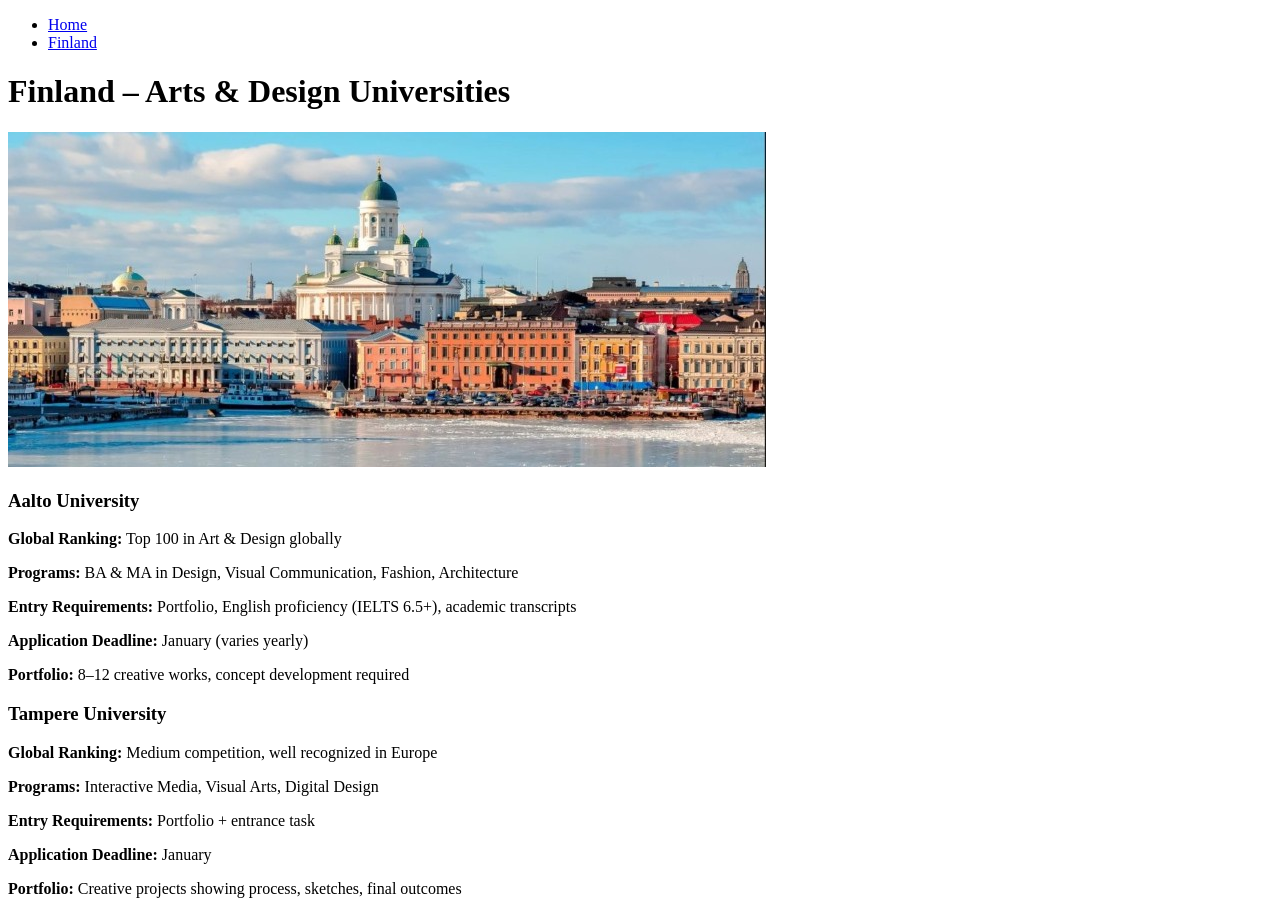
==== finland.html @ a26ea0f4 "Create finland.html" ====
<!DOCTYPE html>
<html lang="en">
<head>
<meta charset="UTF-8">
<meta name="viewport" content="width=device-width, initial-scale=1.0">
<title>Finland | Arts & Design Universities</title>
</head>

<body>

<nav>
  <ul>
    <li><a href="index.html">Home</a></li>
    <li><a href="finland.html">Finland</a></li>
  </ul>
</nav>

<div class="container">

  <h1 class="section-title">Finland – Arts & Design Universities</h1>

  <img src="finland.jpg" alt="Finland" class="country-image">

  <!-- UNIVERSITY 1 -->
  <div class="university">
    <h3>Aalto University</h3>
    <p><strong>Global Ranking:</strong> Top 100 in Art & Design globally</p>
    <p><strong>Programs:</strong> BA & MA in Design, Visual Communication, Fashion, Architecture</p>
    <p><strong>Entry Requirements:</strong> Portfolio, English proficiency (IELTS 6.5+), academic transcripts</p>
    <p><strong>Application Deadline:</strong> January (varies yearly)</p>
    <p><strong>Portfolio:</strong> 8–12 creative works, concept development required</p>
  </div>

  <!-- UNIVERSITY 2 -->
  <div class="university">
    <h3>Tampere University</h3>
    <p><strong>Global Ranking:</strong> Medium competition, well recognized in Europe</p>
    <p><strong>Programs:</strong> Interactive Media, Visual Arts, Digital Design</p>
    <p><strong>Entry Requirements:</strong> Portfolio + entrance task</p>
    <p><strong>Application Deadline:</strong> January</p>
    <p><strong>Portfolio:</strong> Creative projects showing process, sketches, final outcomes</p>
  </div>

</div>

</body>
</html>
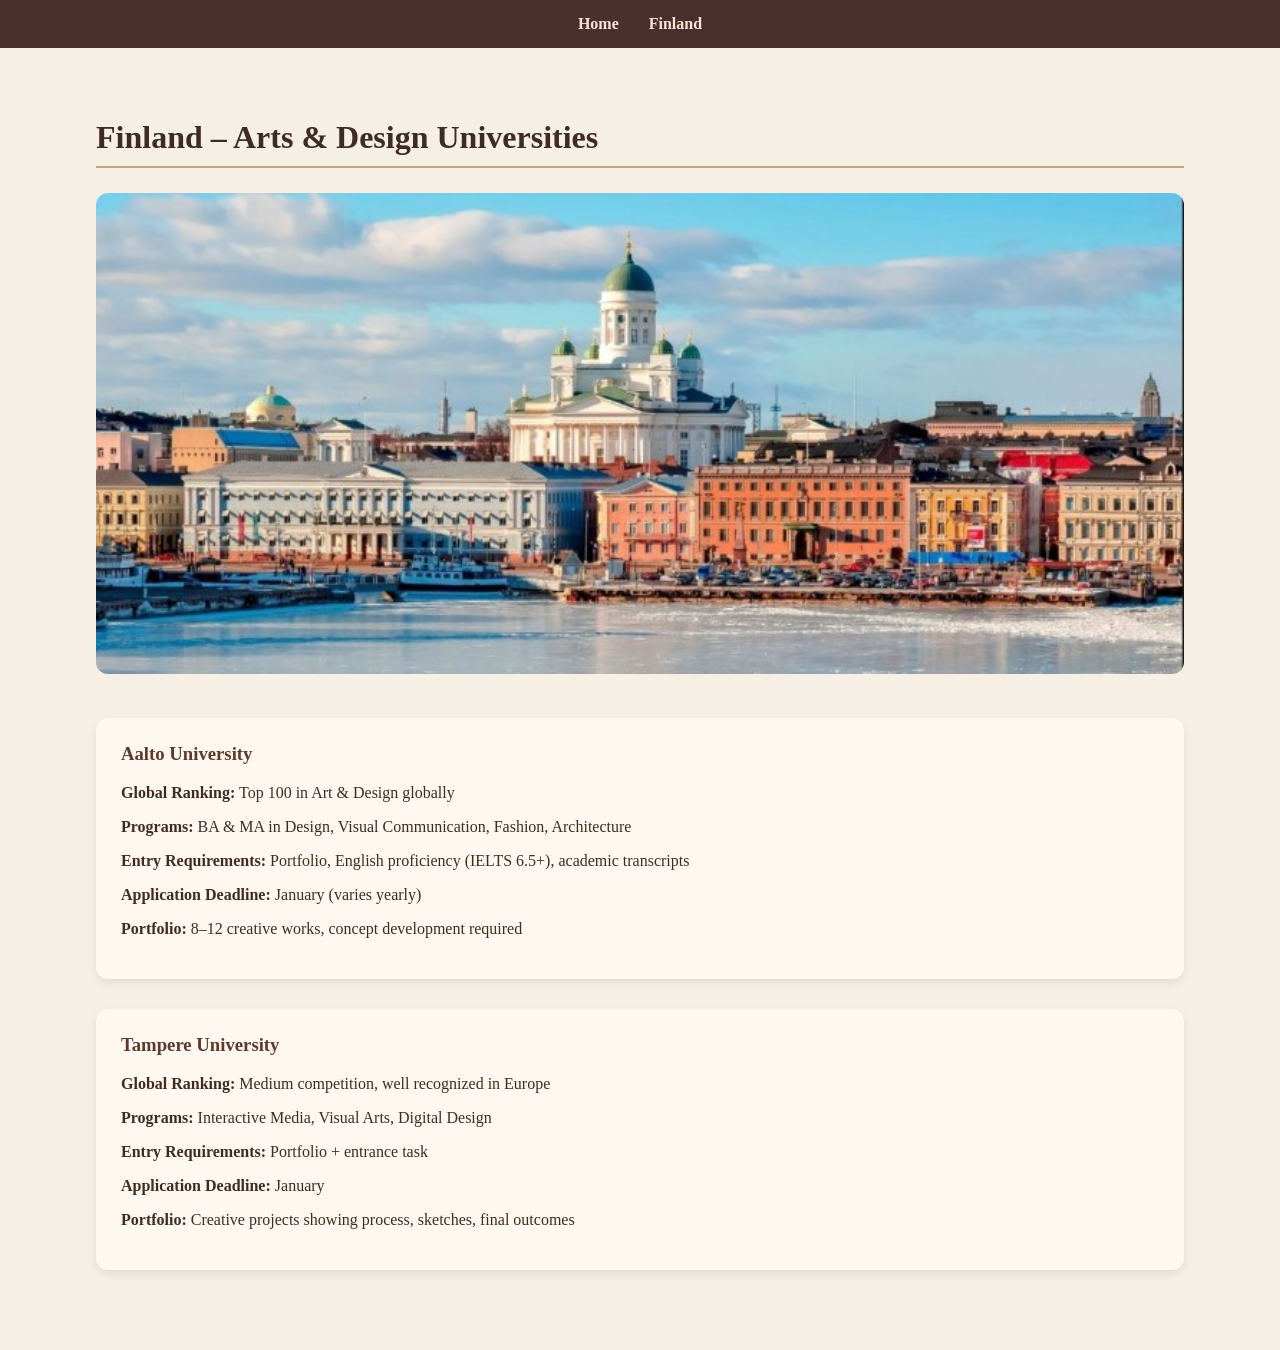
==== commit 7f004011: "Update finland.html" ====
--- a/finland.html
+++ b/finland.html
@@ -4,6 +4,7 @@
 <meta charset="UTF-8">
 <meta name="viewport" content="width=device-width, initial-scale=1.0">
 <title>Finland | Arts & Design Universities</title>
+<link rel="stylesheet" href="style.css">
 </head>
 
 <body>
--- a/style.css
+++ b/style.css
@@ -0,0 +1,67 @@
+/* GENERAL */
+body {
+  margin: 0;
+  font-family: Georgia, serif;
+  background-color: #f5efe6;
+  color: #3e2c23;
+}
+
+/* NAVIGATION */
+nav {
+  background-color: #4b2e2e;
+  padding: 15px 0;
+}
+
+nav ul {
+  list-style: none;
+  display: flex;
+  justify-content: center;
+  gap: 30px;
+  margin: 0;
+  padding: 0;
+}
+
+nav a {
+  color: #f5e6d3;
+  text-decoration: none;
+  font-weight: bold;
+}
+
+nav a:hover {
+  color: #d2b48c;
+}
+
+/* CONTAINER */
+.container {
+  width: 85%;
+  margin: auto;
+  padding: 50px 0;
+}
+
+/* SECTION TITLE */
+.section-title {
+  border-bottom: 2px solid #c2a27c;
+  padding-bottom: 10px;
+  margin-bottom: 25px;
+}
+
+/* IMAGE */
+.country-image {
+  width: 100%;
+  border-radius: 12px;
+  margin-bottom: 40px;
+}
+
+/* UNIVERSITY CARD */
+.university {
+  background-color: #fff8f0;
+  padding: 25px;
+  border-radius: 12px;
+  margin-bottom: 30px;
+  box-shadow: 0 4px 10px rgba(0,0,0,0.08);
+}
+
+.university h3 {
+  margin-top: 0;
+  color: #5c3a2e;
+}
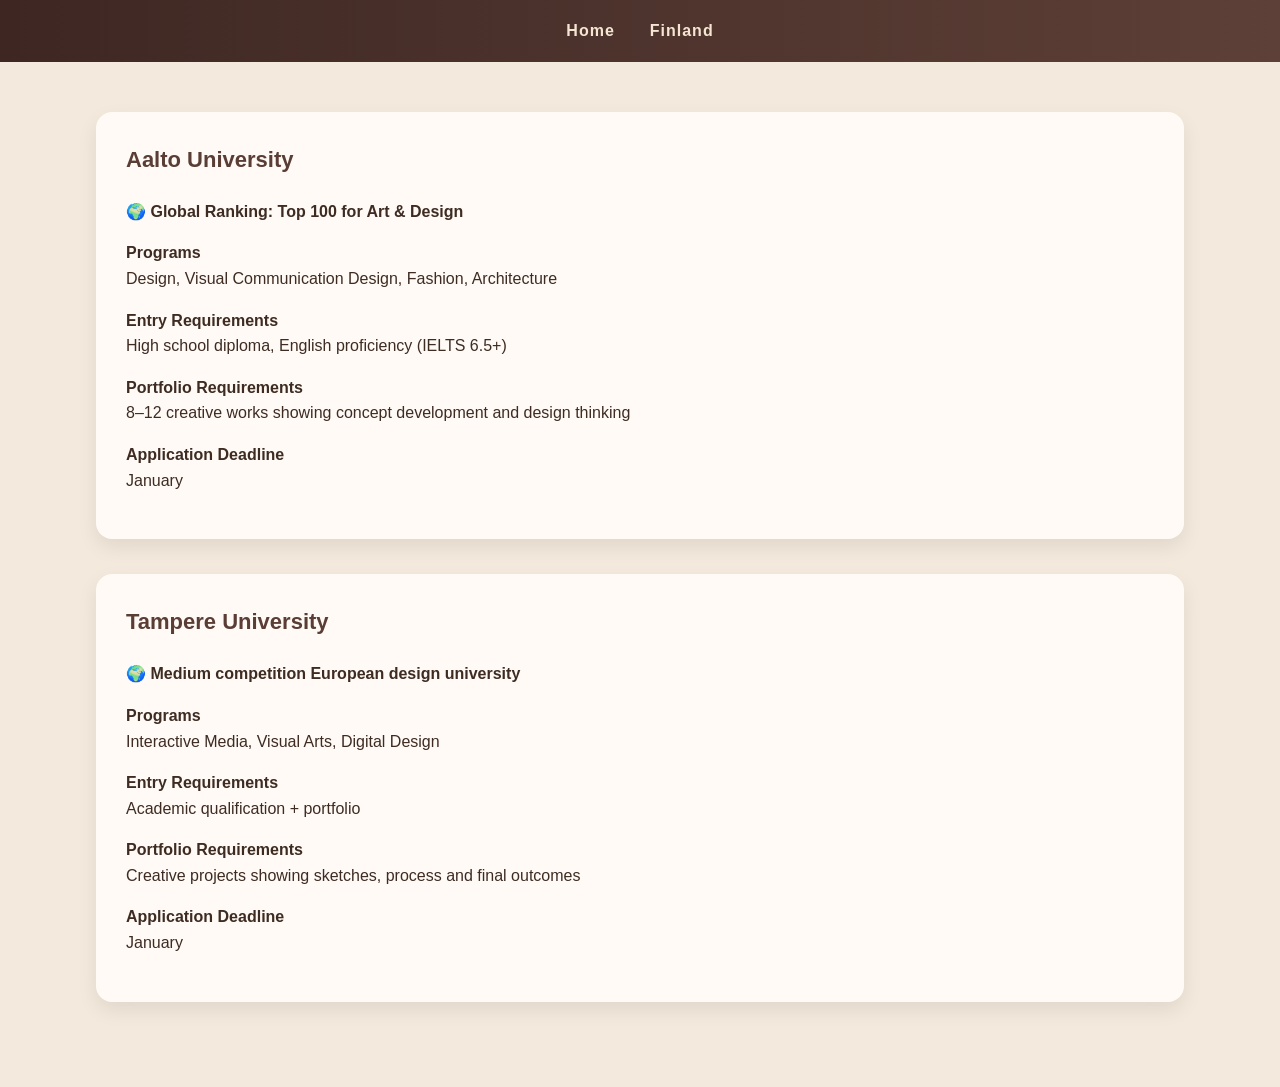
==== commit fc9f4c5a: "Update finland.html" ====
--- a/finland.html
+++ b/finland.html
@@ -17,30 +17,60 @@
 </nav>
 
 <div class="container">
+<div class="university-grid">
 
-  <h1 class="section-title">Finland – Arts & Design Universities</h1>
+<!-- AALTO UNIVERSITY -->
+<div class="university">
 
-  <img src="finland.jpg" alt="Finland" class="country-image">
+<h3>Aalto University</h3>
 
-  <!-- UNIVERSITY 1 -->
-  <div class="university">
-    <h3>Aalto University</h3>
-    <p><strong>Global Ranking:</strong> Top 100 in Art & Design globally</p>
-    <p><strong>Programs:</strong> BA & MA in Design, Visual Communication, Fashion, Architecture</p>
-    <p><strong>Entry Requirements:</strong> Portfolio, English proficiency (IELTS 6.5+), academic transcripts</p>
-    <p><strong>Application Deadline:</strong> January (varies yearly)</p>
-    <p><strong>Portfolio:</strong> 8–12 creative works, concept development required</p>
-  </div>
+<p class="ranking">🌍 Global Ranking: Top 100 for Art & Design</p>
 
-  <!-- UNIVERSITY 2 -->
-  <div class="university">
-    <h3>Tampere University</h3>
-    <p><strong>Global Ranking:</strong> Medium competition, well recognized in Europe</p>
-    <p><strong>Programs:</strong> Interactive Media, Visual Arts, Digital Design</p>
-    <p><strong>Entry Requirements:</strong> Portfolio + entrance task</p>
-    <p><strong>Application Deadline:</strong> January</p>
-    <p><strong>Portfolio:</strong> Creative projects showing process, sketches, final outcomes</p>
-  </div>
+<p><strong>Programs</strong><br>
+Design, Visual Communication Design, Fashion, Architecture
+</p>
+
+<p><strong>Entry Requirements</strong><br>
+High school diploma, English proficiency (IELTS 6.5+)
+</p>
+
+<p><strong>Portfolio Requirements</strong><br>
+8–12 creative works showing concept development and design thinking
+</p>
+
+<p><strong>Application Deadline</strong><br>
+January
+</p>
+
+</div>
+
+
+<!-- TAMPERE UNIVERSITY -->
+<div class="university">
+
+<h3>Tampere University</h3>
+
+<p class="ranking">🌍 Medium competition European design university</p>
+
+<p><strong>Programs</strong><br>
+Interactive Media, Visual Arts, Digital Design
+</p>
+
+<p><strong>Entry Requirements</strong><br>
+Academic qualification + portfolio
+</p>
+
+<p><strong>Portfolio Requirements</strong><br>
+Creative projects showing sketches, process and final outcomes
+</p>
+
+<p><strong>Application Deadline</strong><br>
+January
+</p>
+
+</div>
+
+</div>
 
 </div>
 
--- a/style.css
+++ b/style.css
@@ -1,22 +1,26 @@
 /* GENERAL */
 body {
   margin: 0;
-  font-family: Georgia, serif;
-  background-color: #f5efe6;
+  font-family: 'Montserrat', sans-serif;
+  background-color: #f3e9dc;
   color: #3e2c23;
+  line-height: 1.6;
 }
 
 /* NAVIGATION */
 nav {
-  background-color: #4b2e2e;
-  padding: 15px 0;
+  background: linear-gradient(to right, #3e2723, #5d4037);
+  padding: 18px 0;
+  position: sticky;
+  top: 0;
+  z-index: 1000;
 }
 
 nav ul {
   list-style: none;
   display: flex;
   justify-content: center;
-  gap: 30px;
+  gap: 35px;
   margin: 0;
   padding: 0;
 }
@@ -24,13 +28,31 @@
 nav a {
   color: #f5e6d3;
   text-decoration: none;
-  font-weight: bold;
+  font-weight: 600;
+  letter-spacing: 1px;
+  position: relative;
+  transition: 0.3s ease;
+}
+
+/* Underline animation */
+nav a::after {
+  content: "";
+  position: absolute;
+  width: 0%;
+  height: 2px;
+  left: 0;
+  bottom: -5px;
+  background-color: #d7b899;
+  transition: 0.3s ease;
 }
 
 nav a:hover {
-  color: #d2b48c;
+  color: #ffe0c2;
 }
 
+nav a:hover::after {
+  width: 100%;
+}
 /* CONTAINER */
 .container {
   width: 85%;
@@ -40,28 +62,66 @@
 
 /* SECTION TITLE */
 .section-title {
-  border-bottom: 2px solid #c2a27c;
-  padding-bottom: 10px;
-  margin-bottom: 25px;
+  font-size: 32px;
+  border-left: 5px solid #c6a27e;
+  padding-left: 15px;
+  margin-bottom: 40px;
 }
 
 /* IMAGE */
 .country-image {
   width: 100%;
-  border-radius: 12px;
-  margin-bottom: 40px;
+  border-radius: 16px;
+  margin-bottom: 50px;
+  box-shadow: 0 10px 25px rgba(0,0,0,0.12);
+}
+/* INDEX HERO SECTION */
+.hero {
+    text-align: center;
+    padding: 80px 20px 60px;
 }
 
+.hero h1 {
+    font-size: 48px;
+    font-weight: 700;
+    letter-spacing: 2px;
+    text-transform: uppercase;
+    color: #4a2c2a;
+    margin-bottom: 20px;
+    font-family: 'Playfair Display', serif;
+}
+
+.subtitle {
+    font-size: 20px;
+    color: #7a5c58;
+    letter-spacing: 1px;
+}
 /* UNIVERSITY CARD */
 .university {
-  background-color: #fff8f0;
-  padding: 25px;
-  border-radius: 12px;
-  margin-bottom: 30px;
-  box-shadow: 0 4px 10px rgba(0,0,0,0.08);
+  background: #fffaf5;
+  padding: 30px;
+  border-radius: 16px;
+  margin-bottom: 35px;
+  box-shadow: 0 8px 20px rgba(0,0,0,0.08);
+  transition: transform 0.3s ease;
+}
+.university:hover {
+  transform: translateY(-5px);
+}
+.university h3 {
+   margin-top: 0;
+  font-size: 22px;
+  color: #5a3e36;
+}
+.ranking {
+  font-weight: 600;
+  margin-bottom: 10px;
 }
 
-.university h3 {
-  margin-top: 0;
-  color: #5c3a2e;
+.ranking span {
+  background-color: #d7b899;
+  padding: 4px 10px;
+  border-radius: 8px;
+  font-size: 14px;
+  margin-left: 5px;
 }
